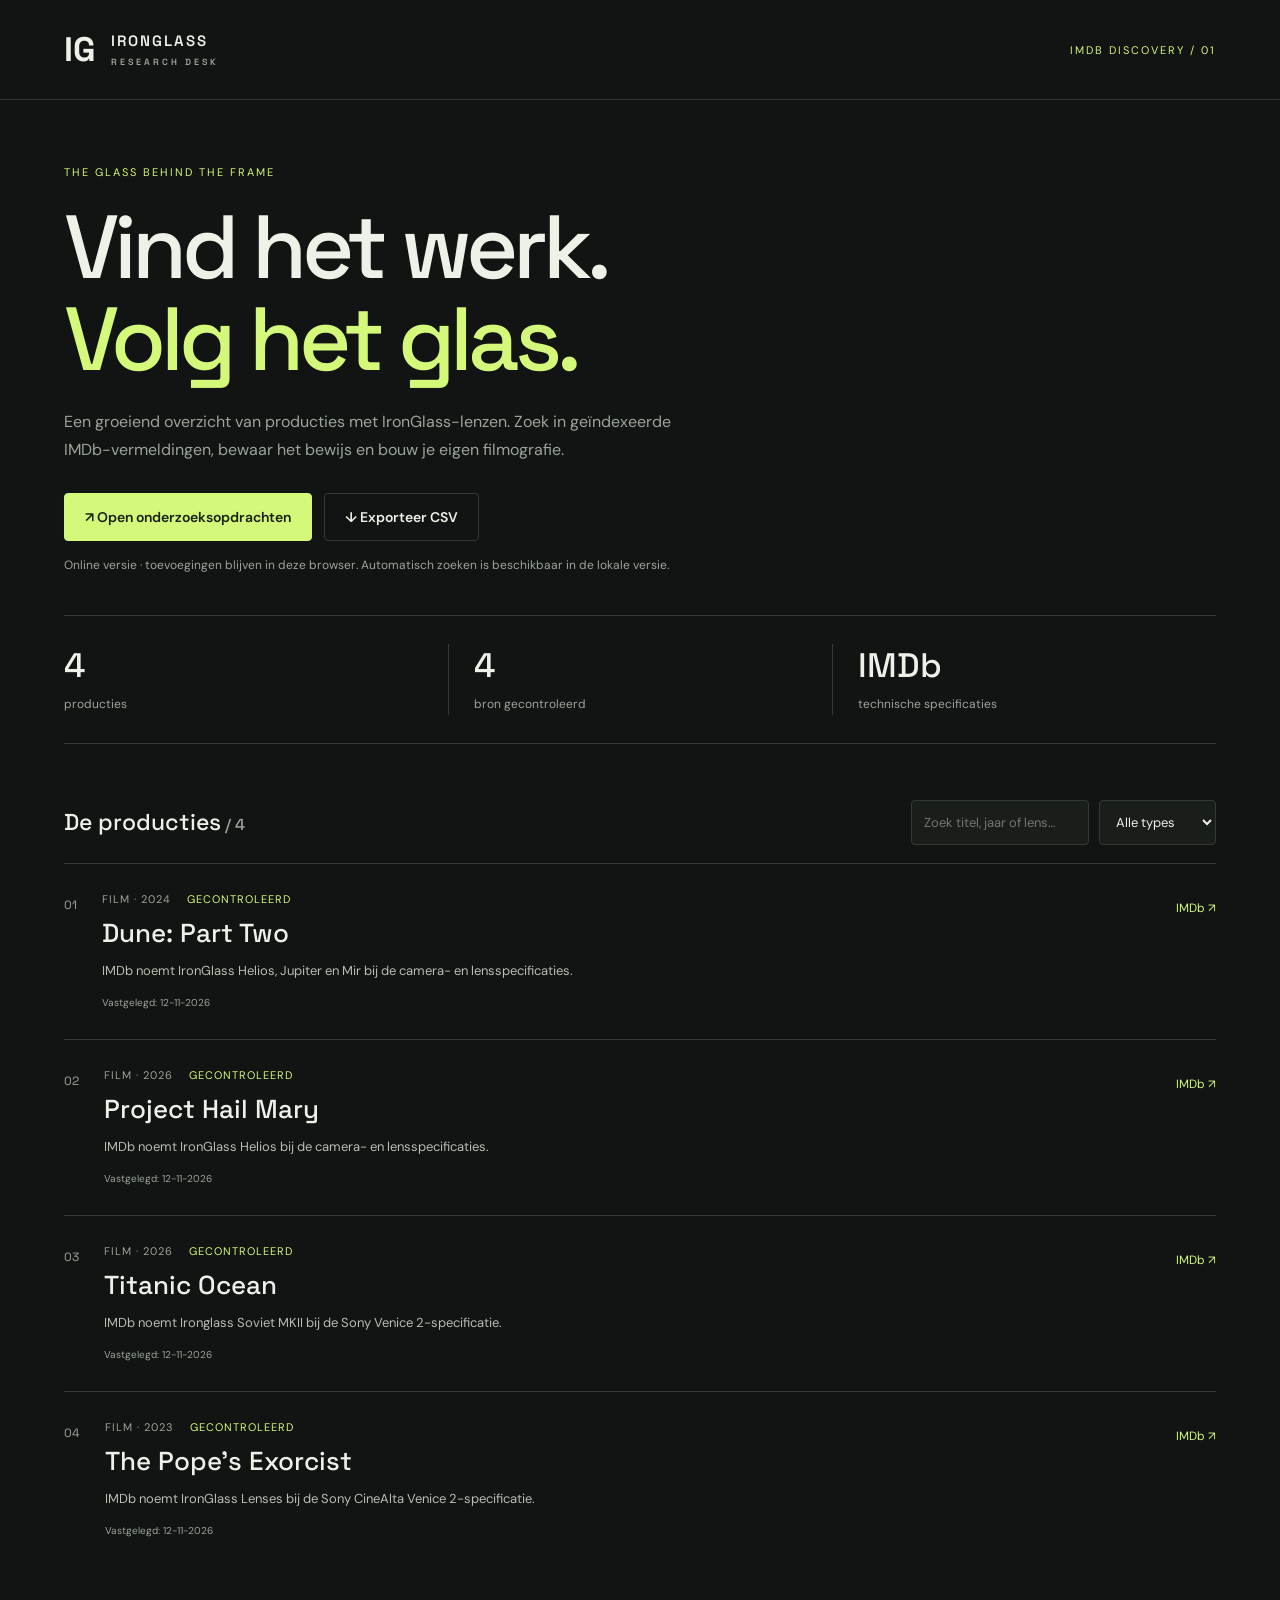
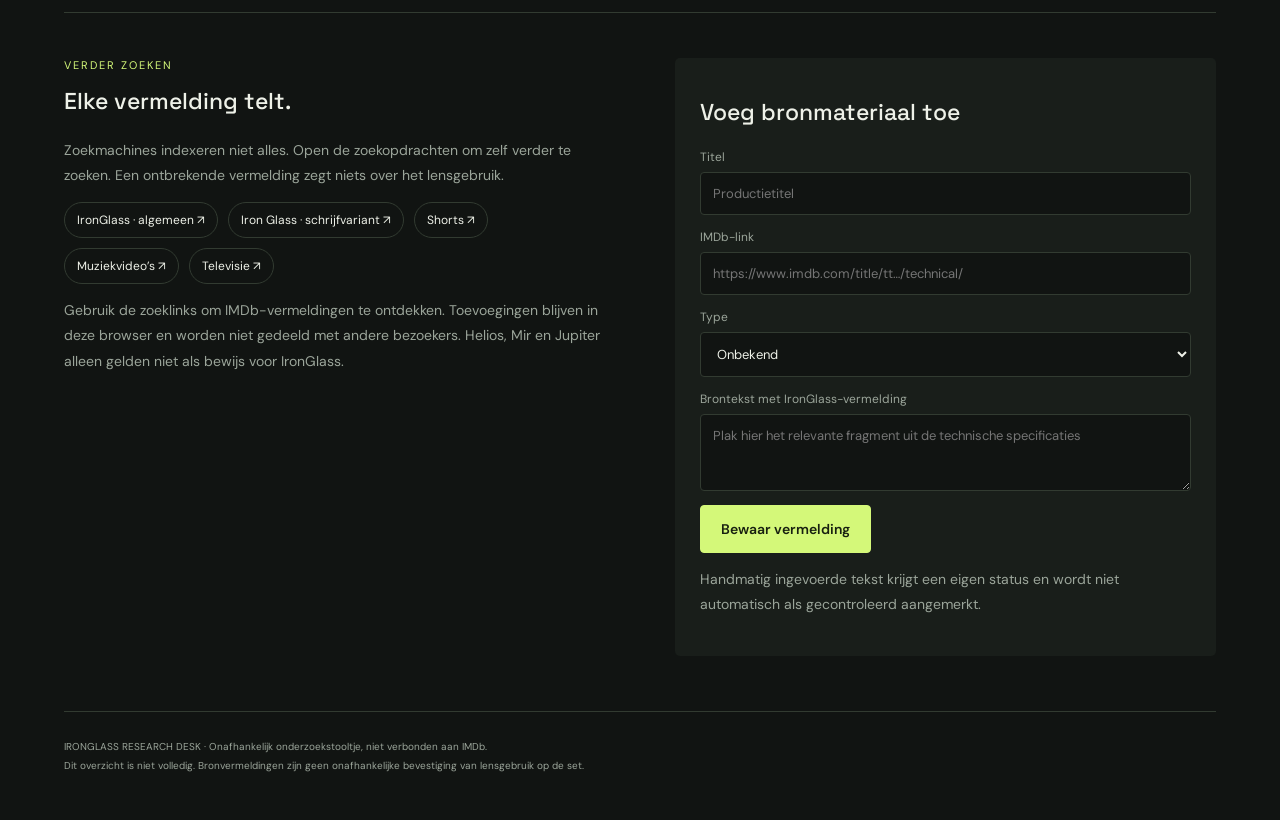
==== index.html @ 19f60139 "Serve research interface on GitHub Pages with browser storage and CSV export" ====
<!doctype html><html lang="nl"><head><meta charset="utf-8"><meta name="viewport" content="width=device-width,initial-scale=1"><title>IronGlass · Research desk</title><link rel="stylesheet" href="./static/style.css"></head><body data-hosted="true"><header><a class="brand" href="./">IG<span>IRONGLASS<br><small>RESEARCH DESK</small></span></a><span class="tag">IMDb discovery / 01</span></header><main><div class="eyebrow">THE GLASS BEHIND THE FRAME</div><h1>Vind het werk.<br><span>Volg het glas.</span></h1><p class="intro">Een groeiend overzicht van producties met IronGlass-lenzen. Zoek in geïndexeerde IMDb-vermeldingen, bewaar het bewijs en bouw je eigen filmografie.</p><div class="actions"><button id="scan">↗ Zoek nieuwe vermeldingen</button><a id="export" class="button secondary" href="/export.csv">↓ Exporteer CSV</a></div><p id="message" role="status">Zoeken omvat films, shorts, muziekvideo’s en tv. Een zoekronde kan circa 90 seconden duren.</p><div class="stats"><div><strong id="total">0</strong><span>producties</span></div><div><strong id="verified">0</strong><span>bron gecontroleerd</span></div><div><strong>IMDb</strong><span>technische specificaties</span></div></div><section><div class="section-head"><h2>De producties<span id="count"></span></h2><div class="filters"><input id="filter" placeholder="Zoek titel, jaar of lens…" aria-label="Zoek resultaten"><select id="type" aria-label="Productietype"><option value="">Alle types</option><option>Film</option><option>Short</option><option>Music video</option><option>TV</option><option>Onbekend</option></select></div></div><div id="results"></div></section><section class="bottom"><div><div class="eyebrow">VERDER ZOEKEN</div><h2>Elke vermelding telt.</h2><p>Zoekmachines indexeren niet alles. Open de zoekopdrachten om zelf verder te zoeken. Een ontbrekende vermelding zegt niets over het lensgebruik.</p><div id="queries"></div><p id="provider-note" class="muted">Automatisch zoeken gebruikt DuckDuckGo. Bij blokkades kun je een Brave Search API-sleutel instellen op de server. Helios, Mir en Jupiter alleen gelden niet als bewijs voor IronGlass.</p></div><form id="import"><h2>Voeg bronmateriaal toe</h2><label>Titel<input name="title" required placeholder="Productietitel"></label><label>IMDb-link<input name="url" type="url" required placeholder="https://www.imdb.com/title/tt…/technical/"></label><label>Type<select name="type"><option>Onbekend</option><option>Film</option><option>Short</option><option>Music video</option><option>TV</option></select></label><label>Brontekst met IronGlass-vermelding<textarea name="evidence" required rows="3" placeholder="Plak hier het relevante fragment uit de technische specificaties"></textarea></label><button>Bewaar vermelding</button><p class="muted">Handmatig ingevoerde tekst krijgt een eigen status en wordt niet automatisch als gecontroleerd aangemerkt.</p></form></section><footer>IRONGLASS RESEARCH DESK · Onafhankelijk onderzoekstooltje, niet verbonden aan IMDb.<br>Dit overzicht is niet volledig. Bronvermeldingen zijn geen onafhankelijke bevestiging van lensgebruik op de set.</footer></main><script src="./static/app.js"></script></body></html>
---- static/style.css ----
@import url('https://fonts.googleapis.com/css2?family=DM+Sans:wght@400;500;600;700&family=Space+Grotesk:wght@400;500;600;700&display=swap');
:root{color-scheme:dark;--bg:#111412;--panel:#191e1a;--ink:#eef1e8;--muted:#9ba59a;--acid:#d4f879;--line:#323b31}*{box-sizing:border-box}body{margin:0;background:var(--bg);color:var(--ink);font-family:'DM Sans',sans-serif}header{display:flex;justify-content:space-between;align-items:center;padding:28px 5%;border-bottom:1px solid var(--line)}a{color:inherit}.brand{display:flex;align-items:center;gap:15px;text-decoration:none;font:700 34px 'Space Grotesk',sans-serif}.brand span{font:600 15px 'Space Grotesk';letter-spacing:2px}.brand small{font-size:9px;color:var(--muted);letter-spacing:3px}.tag,.eyebrow{font-size:11px;letter-spacing:2px;color:var(--acid);text-transform:uppercase}main{max-width:1320px;padding:65px 5% 20px;margin:auto}h1{font:500 clamp(50px,7vw,94px)/1.03 'Space Grotesk',sans-serif;letter-spacing:-5px;margin:22px 0}h1 span{color:var(--acid)}.intro{max-width:620px;line-height:1.8;color:var(--muted);font-size:16px}.actions{display:flex;gap:12px;margin:28px 0 16px}button,.button{background:var(--acid);border:1px solid var(--acid);padding:14px 20px;border-radius:4px;color:#182010;font:600 14px 'DM Sans';cursor:pointer;text-decoration:none;display:inline-block}.secondary{background:transparent;color:var(--ink);border-color:var(--line)}button:disabled{opacity:.5;cursor:wait}#message{font-size:12px;color:var(--muted);max-width:100%;overflow-wrap:anywhere}.stats{display:grid;grid-template-columns:repeat(3,1fr);margin:42px 0 56px;border-top:1px solid var(--line);border-bottom:1px solid var(--line);padding:28px 0}.stats div{display:flex;flex-direction:column;gap:7px;padding-left:25px;border-left:1px solid var(--line)}.stats div:first-child{padding-left:0;border:0}.stats strong{font:500 34px 'Space Grotesk'}.stats span,.muted{font-size:12px;color:var(--muted);line-height:1.7}h2{font:500 23px 'Space Grotesk';margin:0 0 22px}.section-head{display:flex;align-items:center;justify-content:space-between;gap:15px;margin-bottom:18px}.section-head h2{margin:0}#count{color:var(--muted);font-size:16px}.filters{display:flex;gap:10px}input,select,textarea{background:var(--panel);border:1px solid var(--line);border-radius:4px;color:var(--ink);padding:12px;font:13px 'DM Sans';max-width:100%}article{display:flex;gap:25px;padding:28px 0;border-top:1px solid var(--line)}.index{font:12px 'Space Grotesk';color:var(--muted);padding-top:5px}.detail{flex:1}.meta{color:var(--muted);font-size:11px;text-transform:uppercase;letter-spacing:1px}.status{margin-left:12px;color:var(--acid)}h3{font:500 26px 'Space Grotesk';margin:10px 0}.detail p{font-size:13px;color:#b6bfb1;line-height:1.7;max-width:760px;margin:8px 0}.detail small{font-size:10px;color:var(--muted)}.source{font-size:12px;white-space:nowrap;text-decoration:none;padding-top:8px;color:var(--acid)}.bottom{display:grid;grid-template-columns:1fr 1fr;gap:70px;border-top:1px solid var(--line);margin-top:45px;padding-top:45px}.bottom h2{margin-top:14px}.bottom p{color:var(--muted);line-height:1.8;font-size:14px}#queries{display:flex;flex-wrap:wrap;gap:10px}#queries a{font-size:12px;border:1px solid var(--line);border-radius:30px;padding:9px 12px;text-decoration:none}form{background:var(--panel);padding:25px;border-radius:5px}label{display:block;color:var(--muted);font-size:12px;margin-bottom:14px}label input,label textarea,label select{display:block;width:100%;margin-top:7px;background:var(--bg)}footer{border-top:1px solid var(--line);margin-top:55px;padding:25px 0;color:var(--muted);font-size:10px;line-height:1.9}.empty{padding:40px;color:var(--muted)}:focus-visible{outline:2px solid var(--acid);outline-offset:3px}@media(max-width:700px){main{padding-top:40px}h1{letter-spacing:-3px}.tag{display:none}.section-head,.filters{align-items:stretch;flex-direction:column}.section-head{display:flex}.bottom{grid-template-columns:1fr;gap:25px}.actions{flex-wrap:wrap}.stats strong{font-size:25px}article{gap:12px}.status{display:block;margin:6px 0}.source{font-size:10px}h3{font-size:22px}}
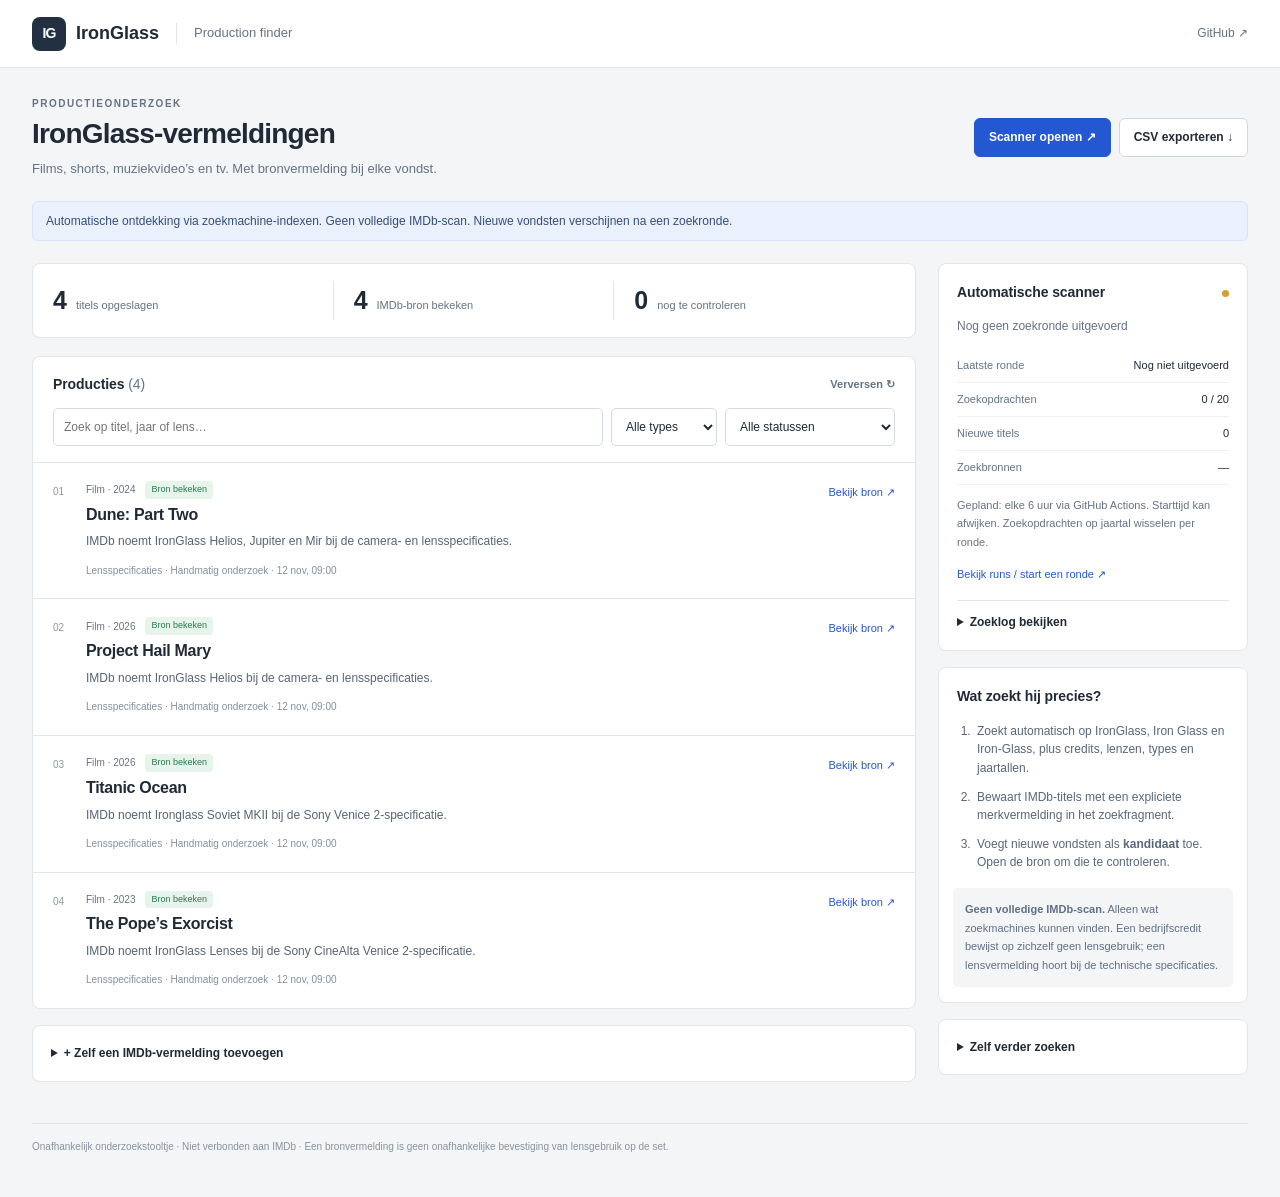
==== commit dd239252: "Automate indexed IMDb discovery and publish a compact research dashboard" ====
--- a/index.html
+++ b/index.html
@@ -1 +1,18 @@
-<!doctype html><html lang="nl"><head><meta charset="utf-8"><meta name="viewport" content="width=device-width,initial-scale=1"><title>IronGlass · Research desk</title><link rel="stylesheet" href="./static/style.css"></head><body data-hosted="true"><header><a class="brand" href="./">IG<span>IRONGLASS<br><small>RESEARCH DESK</small></span></a><span class="tag">IMDb discovery / 01</span></header><main><div class="eyebrow">THE GLASS BEHIND THE FRAME</div><h1>Vind het werk.<br><span>Volg het glas.</span></h1><p class="intro">Een groeiend overzicht van producties met IronGlass-lenzen. Zoek in geïndexeerde IMDb-vermeldingen, bewaar het bewijs en bouw je eigen filmografie.</p><div class="actions"><button id="scan">↗ Zoek nieuwe vermeldingen</button><a id="export" class="button secondary" href="/export.csv">↓ Exporteer CSV</a></div><p id="message" role="status">Zoeken omvat films, shorts, muziekvideo’s en tv. Een zoekronde kan circa 90 seconden duren.</p><div class="stats"><div><strong id="total">0</strong><span>producties</span></div><div><strong id="verified">0</strong><span>bron gecontroleerd</span></div><div><strong>IMDb</strong><span>technische specificaties</span></div></div><section><div class="section-head"><h2>De producties<span id="count"></span></h2><div class="filters"><input id="filter" placeholder="Zoek titel, jaar of lens…" aria-label="Zoek resultaten"><select id="type" aria-label="Productietype"><option value="">Alle types</option><option>Film</option><option>Short</option><option>Music video</option><option>TV</option><option>Onbekend</option></select></div></div><div id="results"></div></section><section class="bottom"><div><div class="eyebrow">VERDER ZOEKEN</div><h2>Elke vermelding telt.</h2><p>Zoekmachines indexeren niet alles. Open de zoekopdrachten om zelf verder te zoeken. Een ontbrekende vermelding zegt niets over het lensgebruik.</p><div id="queries"></div><p id="provider-note" class="muted">Automatisch zoeken gebruikt DuckDuckGo. Bij blokkades kun je een Brave Search API-sleutel instellen op de server. Helios, Mir en Jupiter alleen gelden niet als bewijs voor IronGlass.</p></div><form id="import"><h2>Voeg bronmateriaal toe</h2><label>Titel<input name="title" required placeholder="Productietitel"></label><label>IMDb-link<input name="url" type="url" required placeholder="https://www.imdb.com/title/tt…/technical/"></label><label>Type<select name="type"><option>Onbekend</option><option>Film</option><option>Short</option><option>Music video</option><option>TV</option></select></label><label>Brontekst met IronGlass-vermelding<textarea name="evidence" required rows="3" placeholder="Plak hier het relevante fragment uit de technische specificaties"></textarea></label><button>Bewaar vermelding</button><p class="muted">Handmatig ingevoerde tekst krijgt een eigen status en wordt niet automatisch als gecontroleerd aangemerkt.</p></form></section><footer>IRONGLASS RESEARCH DESK · Onafhankelijk onderzoekstooltje, niet verbonden aan IMDb.<br>Dit overzicht is niet volledig. Bronvermeldingen zijn geen onafhankelijke bevestiging van lensgebruik op de set.</footer></main><script src="./static/app.js"></script></body></html>
+<!doctype html>
+<html lang="nl"><head><meta charset="utf-8"><meta name="viewport" content="width=device-width,initial-scale=1"><title>IronGlass — Production finder</title><link rel="stylesheet" href="./static/style.css?v=3"></head>
+<body data-hosted="true">
+<header><a class="brand" href="./"><span class="mark">IG</span> IronGlass <span class="brand-sub">Production finder</span></a><a class="github" href="https://github.com/tvlmedia/ironglass-tool" target="_blank" rel="noopener">GitHub ↗</a></header>
+<main>
+<div class="page-heading"><div><p class="eyebrow">PRODUCTIEONDERZOEK</p><h1>IronGlass-vermeldingen</h1><p class="intro">Films, shorts, muziekvideo’s en tv. Met bronvermelding bij elke vondst.</p></div><div class="actions"><button id="scan">Zoekronde starten</button><a id="export" class="button secondary" href="/export.csv">CSV exporteren ↓</a></div></div>
+<p id="message" class="notice" role="status">De lokale zoekfunctie doorzoekt zoekmachine-indexen, niet heel IMDb.</p>
+<div class="workspace"><div class="primary">
+<div class="stats"><div><strong id="total">0</strong><span>titels opgeslagen</span></div><div><strong id="verified">0</strong><span>IMDb-bron bekeken</span></div><div><strong id="candidates">0</strong><span>nog te controleren</span></div></div>
+<section class="results-panel"><div class="section-head"><h2>Producties <span id="count"></span></h2><button id="refresh" class="text-button">Verversen ↻</button></div><div class="filters"><input id="filter" type="search" placeholder="Zoek op titel, jaar of lens…" aria-label="Zoek resultaten"><select id="type" aria-label="Productietype"><option value="">Alle types</option><option>Film</option><option>Short</option><option>Music video</option><option>TV</option><option>Onbekend</option></select><select id="status-filter" aria-label="Controlestatus"><option value="">Alle statussen</option><option value="Gecontroleerd">Bron bekeken</option><option>Kandidaat</option><option>Handmatig aangeleverd</option></select></div><div id="results"><p class="empty">Producties laden…</p></div></section>
+<details class="panel add-panel"><summary>+ Zelf een IMDb-vermelding toevoegen</summary><form id="import"><p class="muted">Online blijven eigen toevoegingen in deze browser. Maak een back-up met CSV-export.</p><div class="form-grid"><label>Titel<input name="title" required placeholder="Naam van de productie"></label><label>Type<select name="type"><option>Onbekend</option><option>Film</option><option>Short</option><option>Music video</option><option>TV</option></select></label></div><label>IMDb-link<input name="url" type="url" required placeholder="https://www.imdb.com/title/tt…/technical/"></label><label>Bronfragment met IronGlass-vermelding<textarea name="evidence" required rows="3" placeholder="Plak alleen het relevante fragment"></textarea></label><button>Vermelding bewaren</button></form></details>
+</div><aside>
+<section class="panel scanner-panel"><div class="section-head"><h2>Automatische scanner</h2><span class="dot" id="scan-dot"></span></div><p id="scan-state" class="scan-state">Status laden…</p><dl><div><dt>Laatste ronde</dt><dd id="scan-time">—</dd></div><div><dt>Zoekopdrachten</dt><dd id="scan-queries">—</dd></div><div><dt>Nieuwe titels</dt><dd id="scan-new">—</dd></div><div><dt>Zoekbronnen</dt><dd id="scan-providers">—</dd></div></dl><p class="muted" id="schedule-note">De online scanner draait via GitHub Actions.</p><a class="inline-link" href="https://github.com/tvlmedia/ironglass-tool/actions/workflows/discover.yml" target="_blank" rel="noopener">Bekijk runs / start een ronde ↗</a><details id="scan-log"><summary>Zoeklog bekijken</summary><div id="scan-reports"></div></details></section>
+<section class="panel"><h2>Wat zoekt hij precies?</h2><ol class="steps"><li>Zoekt automatisch op IronGlass, Iron Glass en Iron-Glass, plus credits, lenzen, types en jaartallen.</li><li>Bewaart IMDb-titels met een expliciete merkvermelding in het zoekfragment.</li><li>Voegt nieuwe vondsten als <b>kandidaat</b> toe. Open de bron om die te controleren.</li></ol><p class="coverage"><b>Geen volledige IMDb-scan.</b> Alleen wat zoekmachines kunnen vinden. Een bedrijfscredit bewijst op zichzelf geen lensgebruik; een lensvermelding hoort bij de technische specificaties.</p></section>
+<details class="panel"><summary>Zelf verder zoeken</summary><div id="queries"></div><p id="provider-note" class="muted">Helios, Mir en Jupiter zonder IronGlass gelden niet als merkbewijs.</p></details>
+</aside></div>
+<footer>Onafhankelijk onderzoekstooltje · Niet verbonden aan IMDb · Een bronvermelding is geen onafhankelijke bevestiging van lensgebruik op de set.</footer>
+</main><script src="./static/app.js?v=3"></script></body></html>
--- a/static/style.css
+++ b/static/style.css
@@ -1,2 +1 @@
-@import url('https://fonts.googleapis.com/css2?family=DM+Sans:wght@400;500;600;700&family=Space+Grotesk:wght@400;500;600;700&display=swap');
-:root{color-scheme:dark;--bg:#111412;--panel:#191e1a;--ink:#eef1e8;--muted:#9ba59a;--acid:#d4f879;--line:#323b31}*{box-sizing:border-box}body{margin:0;background:var(--bg);color:var(--ink);font-family:'DM Sans',sans-serif}header{display:flex;justify-content:space-between;align-items:center;padding:28px 5%;border-bottom:1px solid var(--line)}a{color:inherit}.brand{display:flex;align-items:center;gap:15px;text-decoration:none;font:700 34px 'Space Grotesk',sans-serif}.brand span{font:600 15px 'Space Grotesk';letter-spacing:2px}.brand small{font-size:9px;color:var(--muted);letter-spacing:3px}.tag,.eyebrow{font-size:11px;letter-spacing:2px;color:var(--acid);text-transform:uppercase}main{max-width:1320px;padding:65px 5% 20px;margin:auto}h1{font:500 clamp(50px,7vw,94px)/1.03 'Space Grotesk',sans-serif;letter-spacing:-5px;margin:22px 0}h1 span{color:var(--acid)}.intro{max-width:620px;line-height:1.8;color:var(--muted);font-size:16px}.actions{display:flex;gap:12px;margin:28px 0 16px}button,.button{background:var(--acid);border:1px solid var(--acid);padding:14px 20px;border-radius:4px;color:#182010;font:600 14px 'DM Sans';cursor:pointer;text-decoration:none;display:inline-block}.secondary{background:transparent;color:var(--ink);border-color:var(--line)}button:disabled{opacity:.5;cursor:wait}#message{font-size:12px;color:var(--muted);max-width:100%;overflow-wrap:anywhere}.stats{display:grid;grid-template-columns:repeat(3,1fr);margin:42px 0 56px;border-top:1px solid var(--line);border-bottom:1px solid var(--line);padding:28px 0}.stats div{display:flex;flex-direction:column;gap:7px;padding-left:25px;border-left:1px solid var(--line)}.stats div:first-child{padding-left:0;border:0}.stats strong{font:500 34px 'Space Grotesk'}.stats span,.muted{font-size:12px;color:var(--muted);line-height:1.7}h2{font:500 23px 'Space Grotesk';margin:0 0 22px}.section-head{display:flex;align-items:center;justify-content:space-between;gap:15px;margin-bottom:18px}.section-head h2{margin:0}#count{color:var(--muted);font-size:16px}.filters{display:flex;gap:10px}input,select,textarea{background:var(--panel);border:1px solid var(--line);border-radius:4px;color:var(--ink);padding:12px;font:13px 'DM Sans';max-width:100%}article{display:flex;gap:25px;padding:28px 0;border-top:1px solid var(--line)}.index{font:12px 'Space Grotesk';color:var(--muted);padding-top:5px}.detail{flex:1}.meta{color:var(--muted);font-size:11px;text-transform:uppercase;letter-spacing:1px}.status{margin-left:12px;color:var(--acid)}h3{font:500 26px 'Space Grotesk';margin:10px 0}.detail p{font-size:13px;color:#b6bfb1;line-height:1.7;max-width:760px;margin:8px 0}.detail small{font-size:10px;color:var(--muted)}.source{font-size:12px;white-space:nowrap;text-decoration:none;padding-top:8px;color:var(--acid)}.bottom{display:grid;grid-template-columns:1fr 1fr;gap:70px;border-top:1px solid var(--line);margin-top:45px;padding-top:45px}.bottom h2{margin-top:14px}.bottom p{color:var(--muted);line-height:1.8;font-size:14px}#queries{display:flex;flex-wrap:wrap;gap:10px}#queries a{font-size:12px;border:1px solid var(--line);border-radius:30px;padding:9px 12px;text-decoration:none}form{background:var(--panel);padding:25px;border-radius:5px}label{display:block;color:var(--muted);font-size:12px;margin-bottom:14px}label input,label textarea,label select{display:block;width:100%;margin-top:7px;background:var(--bg)}footer{border-top:1px solid var(--line);margin-top:55px;padding:25px 0;color:var(--muted);font-size:10px;line-height:1.9}.empty{padding:40px;color:var(--muted)}:focus-visible{outline:2px solid var(--acid);outline-offset:3px}@media(max-width:700px){main{padding-top:40px}h1{letter-spacing:-3px}.tag{display:none}.section-head,.filters{align-items:stretch;flex-direction:column}.section-head{display:flex}.bottom{grid-template-columns:1fr;gap:25px}.actions{flex-wrap:wrap}.stats strong{font-size:25px}article{gap:12px}.status{display:block;margin:6px 0}.source{font-size:10px}h3{font-size:22px}}
+:root{color-scheme:light;--bg:#f3f5f7;--panel:#fff;--ink:#202a37;--muted:#657385;--line:#e1e6eb;--accent:#2458d3}*{box-sizing:border-box}body{margin:0;background:var(--bg);color:var(--ink);font:14px/1.55 -apple-system,BlinkMacSystemFont,"Segoe UI",sans-serif}a{color:var(--accent)}header{height:68px;background:#fff;border-bottom:1px solid var(--line);padding:0 32px;display:flex;align-items:center;justify-content:space-between}.brand{display:flex;align-items:center;gap:10px;color:var(--ink);font-weight:750;font-size:18px;text-decoration:none}.mark{display:grid;place-items:center;background:#233042;color:white;width:34px;height:34px;border-radius:8px;font-size:14px;letter-spacing:-1px}.brand-sub{font-weight:400;color:var(--muted);font-size:13px;border-left:1px solid var(--line);margin-left:7px;padding-left:17px}.github{font-size:12px;text-decoration:none;color:var(--muted)}main{max-width:1520px;margin:auto;padding:28px 32px}.page-heading{display:flex;align-items:center;justify-content:space-between;gap:20px}.eyebrow{color:var(--muted);font-size:10px;font-weight:650;letter-spacing:1.5px;margin:0 0 4px}h1{font-size:28px;letter-spacing:-.8px;line-height:1.25;margin:0}h2{font-size:14px;letter-spacing:-.1px;margin:0 0 14px;font-weight:650}.intro{color:var(--muted);margin:8px 0 0;font-size:13px}.actions{display:flex;gap:8px;flex-shrink:0}button,.button{display:inline-block;background:var(--accent);border:1px solid var(--accent);color:#fff;border-radius:6px;padding:10px 14px;line-height:1.4;font-family:inherit;font-size:12px;font-weight:600;text-decoration:none;cursor:pointer}.secondary{background:#fff;color:var(--ink);border-color:#cfd7df}button:hover,.button:hover{filter:brightness(.96)}button:disabled{opacity:.5;cursor:wait}.notice{background:#eaf0fc;border:1px solid #d8e3fb;color:#344f7c;padding:10px 13px;font-size:12px;border-radius:6px;margin:22px 0;overflow-wrap:anywhere}.workspace{display:grid;grid-template-columns:minmax(0,1fr) 310px;gap:22px;align-items:start}.stats{display:grid;grid-template-columns:repeat(3,1fr);background:white;border:1px solid var(--line);border-radius:8px;margin-bottom:18px;padding:17px 20px}.stats div{display:flex;align-items:baseline;gap:10px;border-right:1px solid var(--line);padding-left:20px}.stats div:first-child{padding-left:0}.stats div:last-child{border:0}.stats strong{font-size:25px;letter-spacing:-1px;font-weight:650}.stats span{font-size:11px;color:var(--muted)}.results-panel,.panel{border:1px solid var(--line);border-radius:8px;background:white;overflow:hidden}.section-head{display:flex;align-items:center;justify-content:space-between;gap:10px}.results-panel>.section-head{padding:17px 20px 12px}.section-head h2{margin:0}#count{color:var(--muted);font-weight:400}.text-button{border:0;background:none;color:var(--muted);padding:0;font-size:11px}.filters{display:flex;gap:8px;padding:0 20px 16px}.filters input{flex:1;min-width:80px}.filters select{max-width:170px}input,select,textarea{line-height:1.5;font-family:inherit;font-size:12px;padding:9px 10px;color:var(--ink);border:1px solid #d5dce3;border-radius:5px;background:#fff;max-width:100%}article{display:flex;gap:15px;border-top:1px solid var(--line);padding:18px 20px}article:hover{background:#fafbfd}.index{font-size:10px;color:#8c98a6;min-width:18px;padding-top:3px}.detail{min-width:0;flex:1}.meta{font-size:10px;color:var(--muted);display:flex;align-items:center;gap:10px}.status{font-size:9px;background:#fff3d7;color:#85610c;border-radius:4px;padding:2px 6px}.status.verified{background:#e7f4ec;color:#28784e}h3{font-size:16px;letter-spacing:-.3px;margin:4px 0 5px;font-weight:650}.detail p{font-size:12px;color:#576576;margin:0 0 7px;line-height:1.6;overflow-wrap:anywhere}.detail small{font-size:10px;color:#83909f}.source{align-self:flex-start;font-size:11px;text-decoration:none;white-space:nowrap;margin-top:3px}.panel{padding:18px;margin-bottom:16px}.scan-state{font-size:12px;margin:13px 0;color:var(--muted)}.dot{width:7px;height:7px;border-radius:50%;background:#a0aab5}.dot.ok{background:#359769}.dot.warning{background:#dc9c28}.dot.error{background:#ca5858}dl{font-size:11px;margin:0}dl div{display:flex;justify-content:space-between;gap:15px;padding:8px 0;border-bottom:1px solid #eef1f4}dt{color:var(--muted)}dd{text-align:right;margin:0;max-width:170px}.muted{color:var(--muted);font-size:11px;line-height:1.7}.inline-link{font-size:11px;text-decoration:none}.steps{padding-left:17px;font-size:12px;color:#58677a;margin:0}.steps li{padding-left:3px;margin-bottom:10px}.coverage{background:#f3f5f7;color:#607084;font-size:11px;line-height:1.7;margin:16px -4px -3px;padding:12px;border-radius:5px}summary{font-size:12px;font-weight:600;cursor:pointer}details[open]>summary{margin-bottom:15px}.add-panel{margin-top:16px}.form-grid{display:grid;grid-template-columns:2fr 1fr;gap:14px}label{display:block;font-size:11px;color:var(--muted);margin-bottom:12px}label input,label select,label textarea{display:block;width:100%;margin-top:5px}#queries{display:flex;flex-direction:column;gap:7px;margin-top:12px}#queries a{font-size:11px;text-decoration:none}#scan-log{margin-top:16px;border-top:1px solid var(--line);padding-top:12px}#scan-reports{max-height:260px;overflow:auto}.log-row{border-bottom:1px solid var(--line);padding:8px 0;font-size:10px;overflow-wrap:anywhere}.log-row strong{display:block}.log-row.error{color:#aa5143}.empty{padding:30px;color:var(--muted);font-size:12px}footer{color:#8793a0;font-size:10px;margin-top:25px;padding:15px 0;border-top:1px solid var(--line)}:focus-visible{outline:2px solid var(--accent);outline-offset:3px}@media(min-width:1600px){main{padding-top:35px}.workspace{grid-template-columns:minmax(0,1fr) 340px}}@media(max-width:1050px){.workspace{grid-template-columns:minmax(0,1fr) 280px}.stats div{display:block}.stats span{display:block}.filters{flex-wrap:wrap}.filters input{flex-basis:100%}.page-heading{align-items:flex-start}.actions{flex-direction:column}}@media(max-width:760px){header{padding:0 16px}.brand-sub{display:none}main{padding:20px 14px}.workspace{display:flex;flex-direction:column}.primary,aside{width:100%}.page-heading{display:block}h1{font-size:25px}.actions{flex-direction:row;margin-top:16px}.stats{padding:14px}.stats div{padding-left:12px}.stats span{font-size:10px}.filters{padding:0 14px 14px}.filters select{flex:1;min-width:0;max-width:100%}article{padding:16px 14px;gap:8px}.index{display:none}.meta{flex-wrap:wrap;gap:6px}.source{font-size:10px}.form-grid{grid-template-columns:1fr}.notice{margin:18px 0}}
